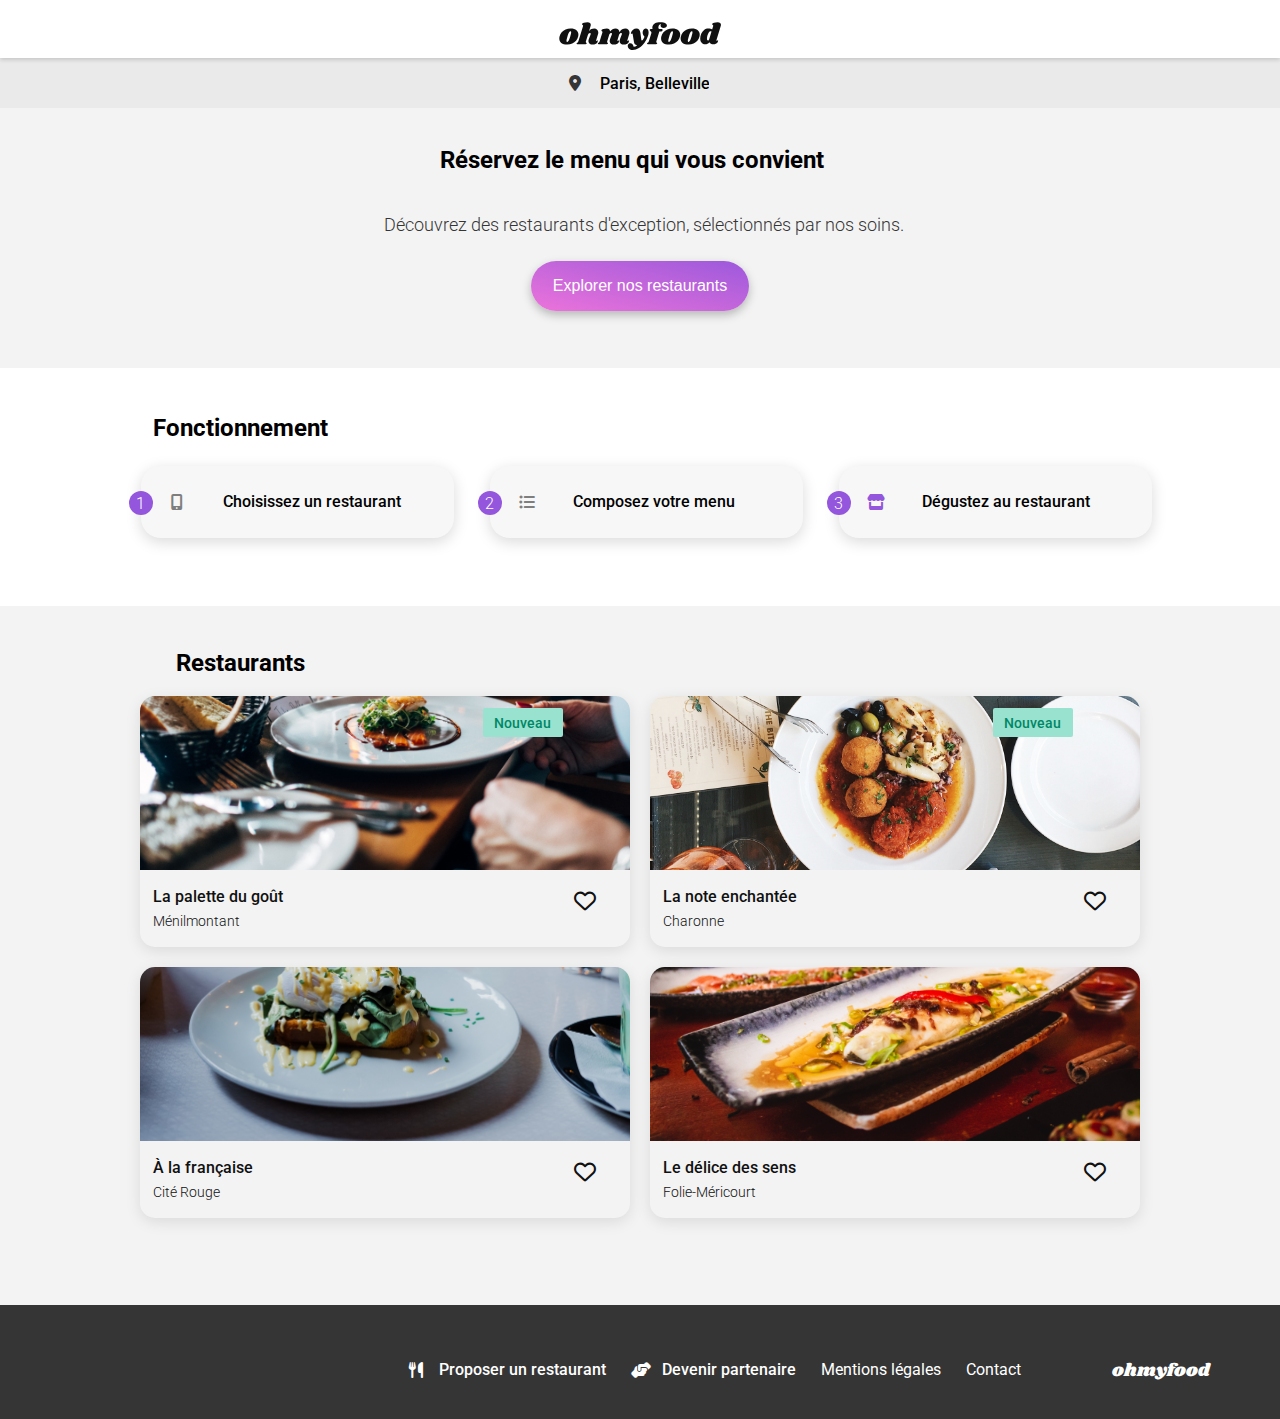
==== index.html @ 9295a7c4 "animation plus responsive" ====
<!DOCTYPE html>
<html lang="fr">
  <head>
    <meta charset="UTF-8" />
    <meta http-equiv="X-UA-Compatible" content="IE=edge" />
    <meta name="viewport" content="width=device-width, initial-scale=1.0" />
    <title>Oh My Food</title>
    <link rel="preconnect" href="https://fonts.googleapis.com" />
    <link rel="preconnect" href="https://fonts.gstatic.com" crossorigin />
    <link
      href="https://fonts.googleapis.com/css2?family=Roboto:wght@300;400;500;700&family=Shrikhand&display=swap"
      rel="stylesheet" />
    <link
      rel="stylesheet"
      href="https://cdnjs.cloudflare.com/ajax/libs/font-awesome/6.2.1/css/all.min.css"
      integrity="sha512-MV7K8+y+gLIBoVD59lQIYicR65iaqukzvf/nwasF0nqhPay5w/9lJmVM2hMDcnK1OnMGCdVK+iQrJ7lzPJQd1w=="
      crossorigin="anonymous"
      referrerpolicy="no-referrer" />
    <link
      rel="stylesheet"
      href="https://cdnjs.cloudflare.com/ajax/libs/font-awesome/6.4.0/css/all.min.css" />
    <link rel="stylesheet" href="CSS/reset.css" />
    <link rel="stylesheet" href="CSS/global.css" />
    <link rel="stylesheet" href="CSS/Layout/header.css" />
    <link rel="stylesheet" href="CSS/Layout/footer.css" />
    <link rel="stylesheet" href="CSS/location.css" />
    <link rel="stylesheet" href="CSS/main.css" />
    <link rel="stylesheet" href="CSS/functioning.css" />
    <link rel="stylesheet" href="CSS/restaurants.css" />
  </head>
  <body>
    <header class="header">
      <img src="images/logo/ohmyfood@2x.svg" alt="logo OhMyFood" />
    </header>

    <section class="location-wrapper">
      <div>
        <i class="fa-solid fa-location-dot dark-grey-icon"></i>
      </div>

      <form>
        <input type="text" value="Paris, Belleville" />
      </form>
    </section>

    <main class="main">
      <h1>Réservez le menu qui vous convient</h1>
      <p>Découvrez des restaurants d'exception, sélectionnés par nos soins.</p>
      <div>
        <button>Explorer nos restaurants</button>
      </div>
    </main>

    <section class="functioning-wrapper">
      <h1>Fonctionnement</h1>
      <ul>
        <li>
          <div class="chip"><p>1</p></div>
          <div class="functioning-box">
            <i class="fa-solid fa-mobile-screen-button light-grey-icon"></i>
            <h2>Choisissez un restaurant</h2>
          </div>
        </li>
        <li>
          <div class="chip"><p>2</p></div>
          <div class="functioning-box">
            <i class="fa-solid fa-list-ul light-grey-icon"></i>
            <h2>Composez votre menu</h2>
          </div>
        </li>
        <li>
          <div class="chip"><p>3</p></div>
          <div class="functioning-box">
            <i class="fa-solid fa-store purple-icon"></i>
            <h2>Dégustez au restaurant</h2>
          </div>
        </li>
      </ul>
    </section>

    <section class="restaurant-wrapper">
      <h1>Restaurants</h1>
      <ul>
        <li>
          <a href="la-palette-du-gout.html">
            <div>
              <div class="new">Nouveau</div>
              <img
                class="restaurant-image"
                src="images\restaurants\jay-wennington-N_Y88TWmGwA-unsplash.jpg"
                alt="La palette du goût" />
            </div>
            <div class="description-restaurant">
              <div>
                <h2>La palette du goût</h2>
                <p>Ménilmontant</p>
              </div>
              <div>
                <i class="fa-regular fa-heart empty-heart"></i>
                <i class="fa-solid fa-heart full-heart"></i>
              </div>
            </div>
          </a>
        </li>
        <li>
          <a href="la-note-enchantée.html">
            <div>
              <div class="new">Nouveau</div>
              <img
                class="restaurant-image center"
                src="images\restaurants\stil-u2Lp8tXIcjw-unsplash.jpg"
                alt="La note enchantée" />
            </div>
            <div class="description-restaurant">
              <div>
                <h2>La note enchantée</h2>
                <p>Charonne</p>
              </div>
              <div>
                <i class="fa-regular fa-heart empty-heart"></i>
                <i class="fa-solid fa-heart full-heart"></i>
              </div>
            </div>
          </a>
        </li>

        <li>
          <a href="à-la-française.html">
            <div>
              <img
                class="restaurant-image"
                src="images\restaurants\toa-heftiba-DQKerTsQwi0-unsplash.jpg"
                alt="À la française" />
            </div>

            <div class="description-restaurant">
              <div>
                <h2>À la française</h2>
                <p>Cité Rouge</p>
              </div>
              <div>
                <i class="fa-regular fa-heart empty-heart"></i>
                <i class="fa-solid fa-heart full-heart"></i>
              </div>
            </div>
          </a>
        </li>

        <li>
          <a href="le-délice-des-sens.html">
            <div>
              <img
                class="restaurant-image"
                src="images\restaurants\louis-hansel-shotsoflouis-qNBGVyOCY8Q-unsplash.jpg"
                alt="Le délice des sens" />
            </div>

            <div class="description-restaurant">
              <div>
                <h2>Le délice des sens</h2>
                <p>Folie-Méricourt</p>
              </div>
              <div>
                <i class="fa-regular fa-heart empty-heart"></i>
                <i class="fa-solid fa-heart full-heart"></i>
              </div>
            </div>
          </a>
        </li>
      </ul>
      <div></div>
    </section>

    <footer class="footer">
      <h3>ohmyfood</h3>
      <nav>
        <ul>
          <li>
            <i class="fa-solid fa-utensils white-icon"></i>
            <h2>Proposer un restaurant</h2>
          </li>
          <li>
            <i class="fa-solid fa-handshake-angle white-icon"></i>
            <h2>Devenir partenaire</h2>
          </li>
          <li>
            <p>Mentions légales</p>
          </li>
          <li>
            <p>Contact</p>
          </li>
        </ul>
      </nav>
    </footer>
  </body>
</html>
---- CSS/global.css ----
body {
    background-color: #eaeaea ;
}

h1, h2, h3 ul, p, form, input, div, span{
    font-family: 'Roboto', sans-serif;;
}

h1 {
    font-size: 24px;
    font-weight: 700;
}
h2, form, input {
    font-size: 16px;
    font-weight: 500;
}

p{
    font-weight: 300;
}

a {
    text-decoration: none;
    color: #101010;
}

.light-grey-icon {
    color: #7E7E7E;
}

.dark-grey-icon {
    color: #353535;
    ;
}

.purple-icon {
    color: #9356DC;
}

.black-icon {
    color: #101010;
}

.white-icon {
    color: white;
}

.green-icon {
    color: #99E2D0;
}

.favorite {
    font-size: 22px;
    cursor: pointer;
    height: 22px;
}

.full-heart {
    opacity: 0;
    bottom: 48%;
    right: 6.8%;
    position: absolute;
    font-size: 23px;
    background: linear-gradient(162deg, #ff79da 0%, #9356dc 100%);
    -webkit-background-clip: text;
    -webkit-text-fill-color: transparent;
}

.empty-heart {
    opacity: 1;
    right: 7%;
    bottom: 50%;
    position: absolute;
    width: 22px;
    height: 21px;
    font-size: 22px;
}


.full-heart:hover {
    opacity: 1;
    scale: 1.2;
    transition: 0.2s ease;
}




button {
    text-align: center;
    color: white;
    font-size: 16px;
    font-weight: 500px;
    border: 0px;
    border-radius: 25px;
    box-shadow: 0px 4px 10px rgba(0, 0, 0, 0.25);
    ;
    background: linear-gradient(193.33deg, #9356DC -11.44%, #FF79DA 123.93%);
    ;
    
    margin: 0 auto;
    cursor: pointer;
}

button:hover {
    background: linear-gradient(0deg, rgba(255, 255, 255, 0.15), rgba(255, 255, 255, 0.15)), linear-gradient(200.64deg, #9356DC -5.2%, #FF79DA 110.74%);
    box-shadow: 0px 4px 15px rgba(0, 0, 0, 0.35);
}
---- CSS/Layout/header.css ----
.header {
    position: relative;
    background-color: white ;
    width: 100% ;
    max-width: 1440px;
    height: 39px;
    display: flex;
    justify-content: center;
    margin: 0 auto;
    padding-top: 14px;
    padding-bottom: 5px;
    box-shadow: 0px 2px 4px rgba(0, 0, 0, 0.15);
}

.header img {
    position: relative;
    width: 162px;
    height: 44px;
}

.return {
    font-size: 22px;
    bottom: 17px;
    position: absolute;
    left: 23px;
}
---- CSS/Layout/footer.css ----
.footer {
    display: flex;
    flex-direction: column;
    background-color: #353535;
    color: white;
    width: 100% ;
    max-width: 1440px;
    padding-bottom: 22px;
    padding-top: 22px;
    gap: 16px;
    margin: 0 auto;
}
.footer h3 {
    padding-left: 25px ;
    height: 27px ;
    font-family: 'Shrikhand', cursive;
    font-size: 18px ;
    font-weight: 400;
    color: white;
}

.footer ul {
    padding-left: 25px;
    display: flex;
    flex-direction: column;
    gap: 7px;
}

.footer li {
    display: flex;
    gap: 11px ;
}

.fa-utensils {
    margin-right: 5.5px ;
}

.footer h2 {
    height: 20px;
}


.footer p {
    font-weight: 400;
    width: 168px;
    height: 20px;
}

@media screen and (min-width:1040px) {
    .footer {
        flex-direction: row-reverse;
        padding-top: 0;
        padding-bottom: 30px;
        
    }
    .footer h3 {
        margin-top: 57px;
        margin-right: 70px;
    }
    .footer ul {
        margin-top: 57px;
        justify-content: space-around;
        flex-direction: row;
        gap: 25px;
        padding-left: 0;
        margin-right: 50px;
    }
    .footer p {
        width: auto;
    }
}
---- CSS/location.css ----
.location-wrapper {
    display: flex;
    margin: 0 auto;
    justify-content: center;
    align-items: center;
    width: 100%;
    max-width: 1440px;
    height: 50px;
    gap: 17px;
}

.location-wrapper input {
    width: 109px;
    border: 0px;
    background-color: #EAEAEA;
    font-size: 16px;
    font-weight: 500;
}
---- CSS/main.css ----
.main {
    width: 100%;
    max-width: 1440px;
    margin: 0 auto;
    display: flex;
    flex-direction: column;
    align-items: center;
    padding-top: 39.5px;
    padding-bottom: 57px;
    background-color: #f3F3F3 ;
}

.main h1 {
    padding-left: 42px;
    padding-right: 58px;
    text-align: center;
    font-size: 24px;
    font-weight: 700;
    height: 68px;
}

.main p {
    padding-left: 34px;
    padding-right: 26px;
    text-align: center;
    font-size:18px;
    font-weight: 300;
    color: #353535;
    margin-bottom: 27px;
    font-size: 18px;
}

.main button {
    width: 218px;
    height: 50px;
}
---- CSS/functioning.css ----
.functioning-wrapper {
    background-color: white;
    margin: 0 auto;
    display: flex;
    flex-direction: column;
    justify-content: center;
    align-items: center;
    gap: 26px ;
    width: 100%;
    max-width: 1440px;
    padding-top: 48px;
    padding-bottom: 68px;
    background-color: white;
}

.functioning-wrapper h1 {
    margin-left: 20px;
}


.functioning-wrapper ul {
    display: flex;
    flex-direction: column;
    align-items: center;
    gap:24.92px ;
    width: 100%;
}

.functioning-wrapper li {
    display: flex;
    position: relative;
width: 90%;
max-width: 325px;
}


.functioning-box {
    margin-left: 12.5px;
    display: flex;
    align-items: center;
    justify-content: space-around;
    padding-left: 10px;
    background-color: #F7F7F7;
    width: 100%;
    height: 72.4px;
    border-radius: 20px;
    box-shadow:  0px 4px 15px rgba(0, 0, 0, 0.15);
}

.chip {
    width: 24px;
    height: 24px;
    border-radius: 100%;
    background-color: #9356DC;
    position: absolute;
    z-index: 1;
    top: 35%;
}

.chip p {
    padding-top: 5px;
    display: flex;
    justify-content: center;
    color: white;
}

.functioning-box h2 {
    width: 211px;
}

@media screen and (min-width:1040px) {
    .functioning-wrapper ul {
        gap: 24px ;
        flex-wrap: wrap;
        flex-direction: row;
        justify-content: center;
    }    
    .functioning-wrapper h1 {
        margin-left: 0;
        margin-right: 800px;
    }

}
---- CSS/restaurants.css ----
.restaurant-wrapper {
    margin: 0 auto;
    display: flex;
    flex-direction: column;
    align-items: center;
    width: 100%;
    max-width: 1440px;
    padding-top: 45px;
    padding-bottom: 66px;
    gap: 21px;
    background-color: #f3F3F3;
}

.restaurant-wrapper h1 {
    margin-right: 170px;
}


.restaurant-wrapper p {
    font-size: 14px;
}

.restaurant-wrapper ul {
    display: flex;
    flex-direction: column;
        justify-content: center;
            align-items: center;
    gap: 18px;
    width: 96%;}

.restaurant-wrapper li {
    position: relative;
    max-width: 340px;
    width: 100%;
    height: 251px;
    border-radius: 15px;
    box-shadow: 0px 4px 15px rgba(0, 0, 0, 0.1);
}

.new {
    display: flex;
    justify-content: center;
    align-items: center;
    position: absolute;
    width: 80px;
    height: 29px;
    background-color: #99E2D0;
    top: 5%;
    left: 70%;
    font-size: 14px;
    font-weight: 500;
    color: #008766;
    border-radius: 2px;
}


.restaurant-image {
    border-radius: 15px 15px 0 0;
width: 100%;
    height: 174px;
    object-fit: cover ;
    object-position: 100% 100%;
}

.center {
    object-position: 100% 63%;
}

.description-restaurant {
    position: relative;
    justify-content: space-between;
    padding-top: 16px;
    padding: 16px 25px 12px 13px;
    padding-left: 13px;
    padding-right: 25px;
    display: flex;
    gap: 13px;

}

.description-restaurant h2 {
    height: 20px;
    width: 267px;
    margin-bottom: 5px;
}
.description-restaurant p {
    height: 24px;
    width: 247px;
}

@media screen and (min-width:720px) {
    .restaurant-wrapper h1 {
        margin-right: 300px;
    }
    .restaurant-wrapper ul {
        flex-direction: row;
        flex-wrap:wrap;
    }
    .restaurant-wrapper li {
        width: 50%;
        max-width: 490px;
    }
    .center {
        object-position: 100% 60%;
    }
}

@media screen and (min-width:1042px) {
    .restaurant-wrapper ul {
        gap: 20px;
    }
    .restaurant-wrapper h1 {
        margin-right: 800px;
    }
}
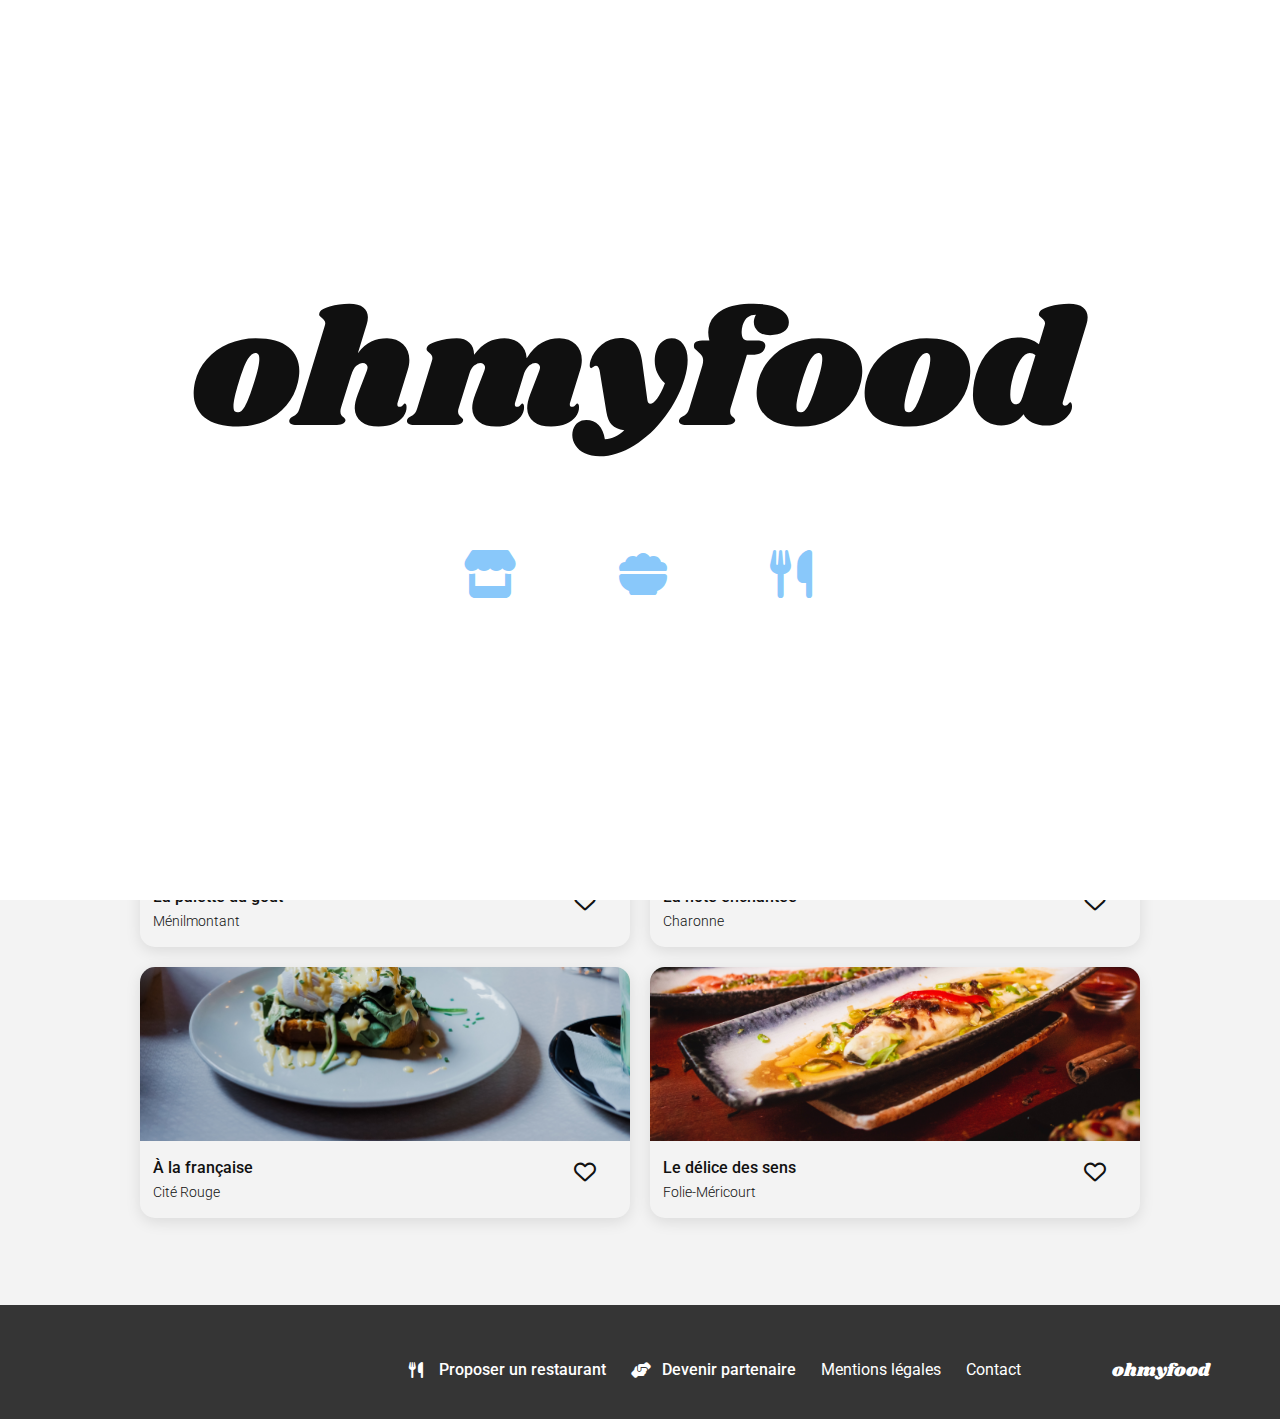
==== commit ee7c8393: "animation loader and validation of html-css on w3c validator" ====
--- a/index.html
+++ b/index.html
@@ -29,11 +29,22 @@
     <link rel="stylesheet" href="CSS/restaurants.css" />
   </head>
   <body>
+    <div class="loader">
+      <div>
+        <img src="images/logo/ohmyfood@2x.svg" alt="ohmyfood" />
+      </div>
+      <div class="loading-animation">
+        <i class="fa-solid fa-store blue-icon"></i>
+        <i class="fa-solid fa-bowl-food blue-icon"></i>
+        <i class="fa-solid fa-utensils blue-icon"></i>
+      </div>
+    </div>
+
     <header class="header">
       <img src="images/logo/ohmyfood@2x.svg" alt="logo OhMyFood" />
     </header>
 
-    <section class="location-wrapper">
+    <div class="location-wrapper">
       <div>
         <i class="fa-solid fa-location-dot dark-grey-icon"></i>
       </div>
@@ -41,7 +52,7 @@
       <form>
         <input type="text" value="Paris, Belleville" />
       </form>
-    </section>
+    </div>
 
     <main class="main">
       <h1>Réservez le menu qui vous convient</h1>
@@ -52,7 +63,7 @@
     </main>
 
     <section class="functioning-wrapper">
-      <h1>Fonctionnement</h1>
+      <h4>Fonctionnement</h4>
       <ul>
         <li>
           <div class="chip"><p>1</p></div>
@@ -79,7 +90,7 @@
     </section>
 
     <section class="restaurant-wrapper">
-      <h1>Restaurants</h1>
+      <h4>Restaurants</h4>
       <ul>
         <li>
           <a href="la-palette-du-gout.html">
@@ -87,7 +98,7 @@
               <div class="new">Nouveau</div>
               <img
                 class="restaurant-image"
-                src="images\restaurants\jay-wennington-N_Y88TWmGwA-unsplash.jpg"
+                src="images/restaurants/jay-wennington-N_Y88TWmGwA-unsplash.jpg"
                 alt="La palette du goût" />
             </div>
             <div class="description-restaurant">
@@ -108,7 +119,7 @@
               <div class="new">Nouveau</div>
               <img
                 class="restaurant-image center"
-                src="images\restaurants\stil-u2Lp8tXIcjw-unsplash.jpg"
+                src="images/restaurants/stil-u2Lp8tXIcjw-unsplash.jpg"
                 alt="La note enchantée" />
             </div>
             <div class="description-restaurant">
@@ -125,11 +136,11 @@
         </li>
 
         <li>
-          <a href="à-la-française.html">
+          <a href="a-la-française.html">
             <div>
               <img
                 class="restaurant-image"
-                src="images\restaurants\toa-heftiba-DQKerTsQwi0-unsplash.jpg"
+                src="images/restaurants/toa-heftiba-DQKerTsQwi0-unsplash.jpg"
                 alt="À la française" />
             </div>
 
@@ -151,7 +162,7 @@
             <div>
               <img
                 class="restaurant-image"
-                src="images\restaurants\louis-hansel-shotsoflouis-qNBGVyOCY8Q-unsplash.jpg"
+                src="images/restaurants/louis-hansel-shotsoflouis-qNBGVyOCY8Q-unsplash.jpg"
                 alt="Le délice des sens" />
             </div>
 
@@ -177,17 +188,17 @@
         <ul>
           <li>
             <i class="fa-solid fa-utensils white-icon"></i>
-            <h2>Proposer un restaurant</h2>
+            <a href="#"><h2>Proposer un restaurant</h2></a>
           </li>
           <li>
             <i class="fa-solid fa-handshake-angle white-icon"></i>
-            <h2>Devenir partenaire</h2>
-          </li>
-          <li>
-            <p>Mentions légales</p>
-          </li>
-          <li>
-            <p>Contact</p>
+            <a href="#"><h2>Devenir partenaire</h2></a>
+          </li>
+          <li>
+            <a href="#"><p>Mentions légales</p></a>
+          </li>
+          <li>
+            <a href="#"><p>Contact</p></a>
           </li>
         </ul>
       </nav>
--- a/CSS/global.css
+++ b/CSS/global.css
@@ -2,17 +2,23 @@
     background-color: #eaeaea ;
 }
 
-h1, h2, h3 ul, p, form, input, div, span{
+h1, h2, h3, h4, ul, p, form, input, div, span{
     font-family: 'Roboto', sans-serif;;
 }
 
-h1 {
-    font-size: 24px;
+h1, h4 {
+    font-size: 1.5rem;
     font-weight: 700;
 }
 h2, form, input {
-    font-size: 16px;
+    font-size: 1rem;
     font-weight: 500;
+}
+
+h3 {
+    font-size: 1rem;
+    font-weight: 300;
+    text-transform: uppercase;
 }
 
 p{
@@ -49,8 +55,111 @@
     color: #99E2D0;
 }
 
+.blue-icon {
+    color: #89C8FA;
+}
+
+/* Animation loader */
+
+.loader {
+    display: flex;
+    justify-content: center;
+    align-items: center;
+    flex-direction: column;
+    width: 100vw;
+    height: 100vh;
+    background-color: white;
+    z-index: 2;
+    margin: 0 auto;
+    margin-bottom: 1000px;
+    position: fixed;
+}
+
+.loader img {
+    width: 70vw;
+    margin-bottom: 10vh;
+}
+
+.loader {
+    animation: loader 2s ease-in forwards;
+}
+
+@keyframes loader {
+    0% {
+        opacity: 1;
+    }
+    99.9% {
+        opacity: 1;
+        width: 100vw;
+        height: 100vh;
+    }
+    100% {
+        opacity: 0;
+        width: 0vw;
+        height: 0vh;
+    }
+}
+
+.loading-animation {
+    display: flex;
+    gap: 8vw;
+}
+
+.loading-animation i {
+    font-size: 3rem;
+}
+
+
+.loading-animation i:nth-child(1) {
+    animation: scale1 0.7s linear;
+}
+
+@keyframes scale1 {
+    50% {
+            transform: rotate(180deg) scale(2);
+            color: #ff79da;
+        }
+    100% {
+        transform: rotate(360deg) scale(1);
+        color: #99E2D0;
+    }
+}
+
+.loading-animation i:nth-child(2) {
+    animation: scale2 0.7s linear 0.6s;
+}
+
+@keyframes scale2 {
+    50% {
+        transform: rotate(180deg) scale(2);
+        color: #ff79da;
+    }
+    100% {
+        transform: rotate(360deg) scale(1);
+        color: #99E2D0;
+    }
+}
+
+.loading-animation i:nth-child(3) {
+    animation: scale3 0.7s linear 1.2s;
+
+}
+
+@keyframes scale3 {
+    50% {
+        transform: rotate(180deg) scale(2);
+        color: #ff79da;
+    }
+    100% {
+        transform: rotate(360deg) scale(1);
+        color: #99E2D0;
+    }
+}
+
+/* animation loader */
+
 .favorite {
-    font-size: 22px;
+    font-size: 1.375rem;
     cursor: pointer;
     height: 22px;
 }
@@ -60,7 +169,7 @@
     bottom: 48%;
     right: 6.8%;
     position: absolute;
-    font-size: 23px;
+    font-size: 1.44rem;
     background: linear-gradient(162deg, #ff79da 0%, #9356dc 100%);
     -webkit-background-clip: text;
     -webkit-text-fill-color: transparent;
@@ -73,13 +182,13 @@
     position: absolute;
     width: 22px;
     height: 21px;
-    font-size: 22px;
+    font-size: 1.375rem;
 }
 
 
 .full-heart:hover {
     opacity: 1;
-    scale: 1.2;
+    transform: scale(1.2);
     transition: 0.2s ease;
 }
 
@@ -89,8 +198,8 @@
 button {
     text-align: center;
     color: white;
-    font-size: 16px;
-    font-weight: 500px;
+    font-size: 1rem;
+    font-weight: 500;
     border: 0px;
     border-radius: 25px;
     box-shadow: 0px 4px 10px rgba(0, 0, 0, 0.25);
--- a/CSS/Layout/header.css
+++ b/CSS/Layout/header.css
@@ -19,7 +19,7 @@
 }
 
 .return {
-    font-size: 22px;
+    font-size: 1.375rem;
     bottom: 17px;
     position: absolute;
     left: 23px;
--- a/CSS/Layout/footer.css
+++ b/CSS/Layout/footer.css
@@ -11,11 +11,15 @@
     margin: 0 auto;
 }
 .footer h3 {
+    text-transform: lowercase;
     padding-left: 25px ;
     height: 27px ;
     font-family: 'Shrikhand', cursive;
-    font-size: 18px ;
+    font-size: 1.125rem ;
     font-weight: 400;
+    color: white;
+}
+.footer a {
     color: white;
 }
 
--- a/CSS/location.css
+++ b/CSS/location.css
@@ -13,7 +13,7 @@
     width: 109px;
     border: 0px;
     background-color: #EAEAEA;
-    font-size: 16px;
+    font-size: 1rem;
     font-weight: 500;
 }
 
--- a/CSS/main.css
+++ b/CSS/main.css
@@ -14,7 +14,7 @@
     padding-left: 42px;
     padding-right: 58px;
     text-align: center;
-    font-size: 24px;
+    font-size: 1.5rem;
     font-weight: 700;
     height: 68px;
 }
@@ -23,11 +23,10 @@
     padding-left: 34px;
     padding-right: 26px;
     text-align: center;
-    font-size:18px;
+    font-size:1.125rem;
     font-weight: 300;
     color: #353535;
     margin-bottom: 27px;
-    font-size: 18px;
 }
 
 .main button {
--- a/CSS/functioning.css
+++ b/CSS/functioning.css
@@ -13,8 +13,9 @@
     background-color: white;
 }
 
-.functioning-wrapper h1 {
+.functioning-wrapper h4 {
     margin-left: 20px;
+    margin-right: 160px;
 }
 
 
@@ -75,9 +76,8 @@
         flex-direction: row;
         justify-content: center;
     }    
-    .functioning-wrapper h1 {
+    .functioning-wrapper h4 {
         margin-left: 0;
         margin-right: 800px;
     }
-
 }--- a/CSS/restaurants.css
+++ b/CSS/restaurants.css
@@ -11,8 +11,8 @@
     background-color: #f3F3F3;
 }
 
-.restaurant-wrapper h1 {
-    margin-right: 170px;
+.restaurant-wrapper h4 {
+    margin-right: 190px;
 }
 
 
@@ -89,15 +89,14 @@
 }
 
 @media screen and (min-width:720px) {
-    .restaurant-wrapper h1 {
-        margin-right: 300px;
+    .restaurant-wrapper h4 {
+        margin-right: 350px;
     }
     .restaurant-wrapper ul {
         flex-direction: row;
         flex-wrap:wrap;
     }
     .restaurant-wrapper li {
-        width: 50%;
         max-width: 490px;
     }
     .center {
@@ -105,12 +104,12 @@
     }
 }
 
-@media screen and (min-width:1042px) {
+@media screen and (min-width:1040px) {
     .restaurant-wrapper ul {
         gap: 20px;
     }
-    .restaurant-wrapper h1 {
-        margin-right: 800px;
+    .restaurant-wrapper h4 {
+        margin-right: 860px;
     }
 }
 
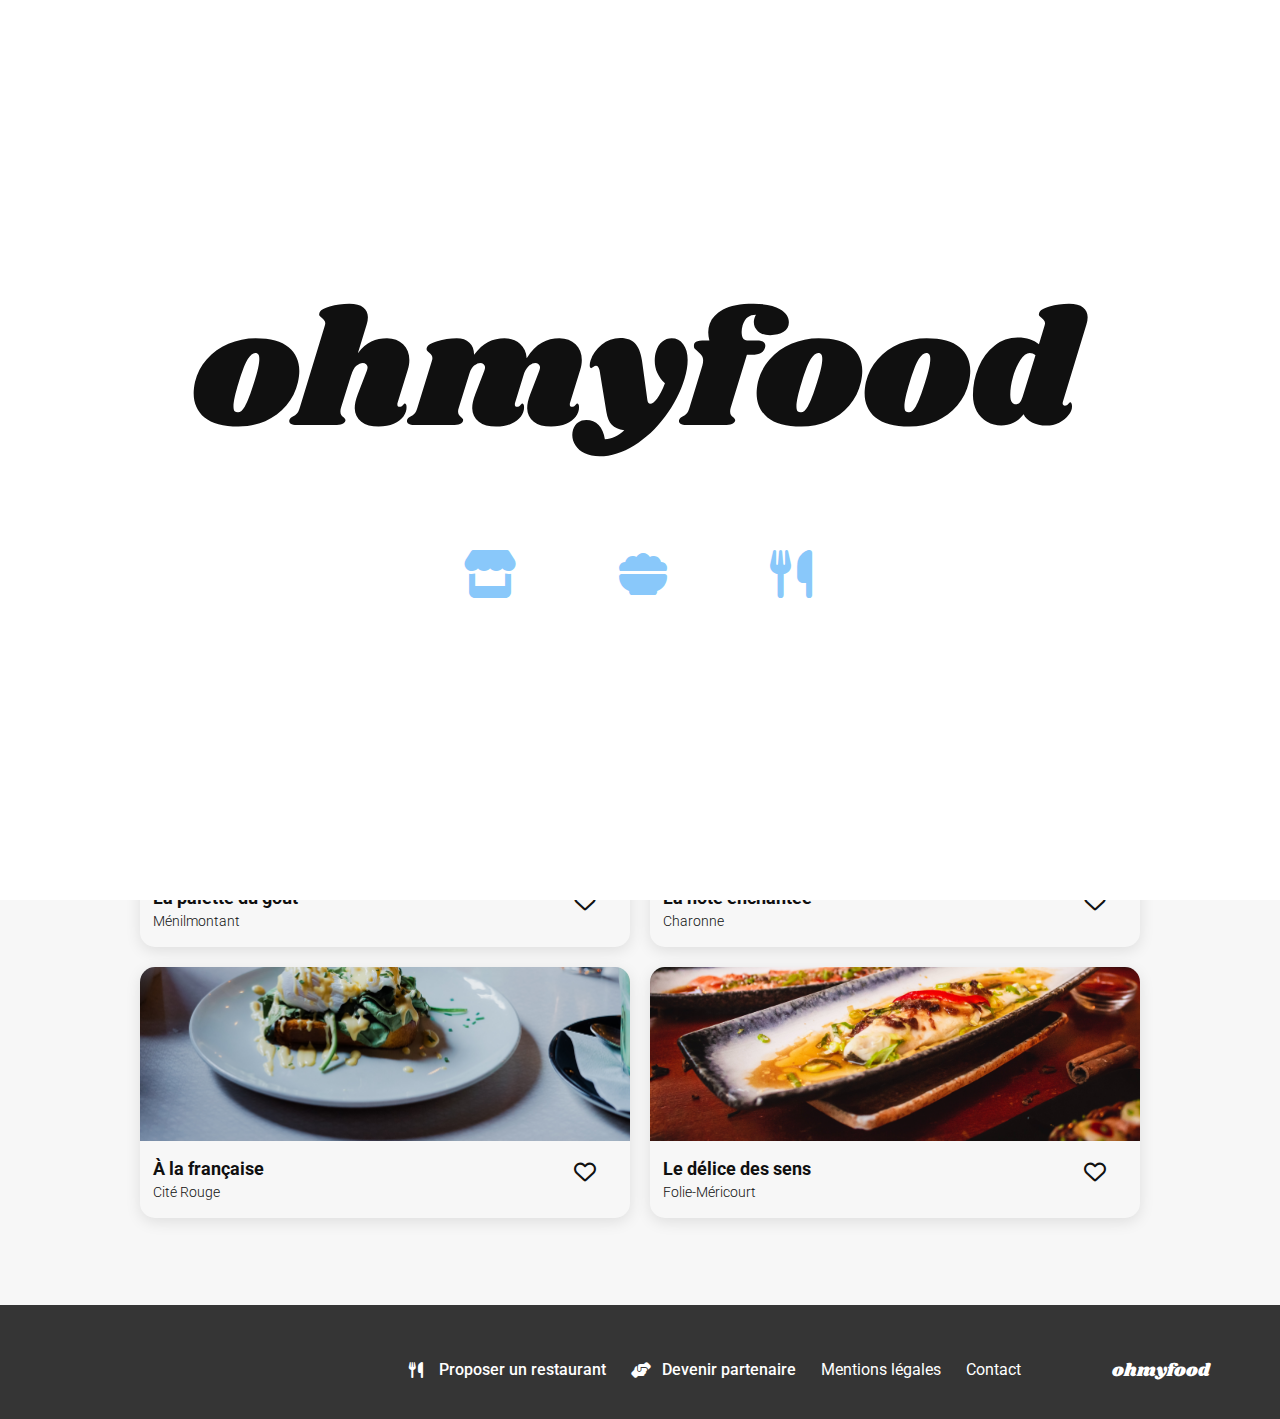
==== commit 5621f260: "h reoganization, bgcolor change, change scale on heart and change new position" ====
--- a/index.html
+++ b/index.html
@@ -63,34 +63,34 @@
     </main>
 
     <section class="functioning-wrapper">
-      <h4>Fonctionnement</h4>
+      <h2>Fonctionnement</h2>
       <ul>
         <li>
           <div class="chip"><p>1</p></div>
           <div class="functioning-box">
             <i class="fa-solid fa-mobile-screen-button light-grey-icon"></i>
-            <h2>Choisissez un restaurant</h2>
+            <h3>Choisissez un restaurant</h3>
           </div>
         </li>
         <li>
           <div class="chip"><p>2</p></div>
           <div class="functioning-box">
             <i class="fa-solid fa-list-ul light-grey-icon"></i>
-            <h2>Composez votre menu</h2>
+            <h3>Composez votre menu</h3>
           </div>
         </li>
         <li>
           <div class="chip"><p>3</p></div>
           <div class="functioning-box">
             <i class="fa-solid fa-store purple-icon"></i>
-            <h2>Dégustez au restaurant</h2>
+            <h3>Dégustez au restaurant</h3>
           </div>
         </li>
       </ul>
     </section>
 
     <section class="restaurant-wrapper">
-      <h4>Restaurants</h4>
+      <h2>Restaurants</h2>
       <ul>
         <li>
           <a href="la-palette-du-gout.html">
@@ -103,7 +103,7 @@
             </div>
             <div class="description-restaurant">
               <div>
-                <h2>La palette du goût</h2>
+                <h4>La palette du goût</h4>
                 <p>Ménilmontant</p>
               </div>
               <div>
@@ -114,7 +114,7 @@
           </a>
         </li>
         <li>
-          <a href="la-note-enchantée.html">
+          <a href="la-note-enchantee.html">
             <div>
               <div class="new">Nouveau</div>
               <img
@@ -124,7 +124,7 @@
             </div>
             <div class="description-restaurant">
               <div>
-                <h2>La note enchantée</h2>
+                <h4>La note enchantée</h4>
                 <p>Charonne</p>
               </div>
               <div>
@@ -136,7 +136,7 @@
         </li>
 
         <li>
-          <a href="a-la-française.html">
+          <a href="a-la-francaise.html">
             <div>
               <img
                 class="restaurant-image"
@@ -146,7 +146,7 @@
 
             <div class="description-restaurant">
               <div>
-                <h2>À la française</h2>
+                <h4>À la française</h4>
                 <p>Cité Rouge</p>
               </div>
               <div>
@@ -158,7 +158,7 @@
         </li>
 
         <li>
-          <a href="le-délice-des-sens.html">
+          <a href="le-delice-des-sens.html">
             <div>
               <img
                 class="restaurant-image"
@@ -168,7 +168,7 @@
 
             <div class="description-restaurant">
               <div>
-                <h2>Le délice des sens</h2>
+                <h4>Le délice des sens</h4>
                 <p>Folie-Méricourt</p>
               </div>
               <div>
@@ -183,16 +183,16 @@
     </section>
 
     <footer class="footer">
-      <h3>ohmyfood</h3>
+      <h5>ohmyfood</h5>
       <nav>
         <ul>
           <li>
             <i class="fa-solid fa-utensils white-icon"></i>
-            <a href="#"><h2>Proposer un restaurant</h2></a>
+            <a href="#"><h6>Proposer un restaurant</h6></a>
           </li>
           <li>
             <i class="fa-solid fa-handshake-angle white-icon"></i>
-            <a href="#"><h2>Devenir partenaire</h2></a>
+            <a href="#"><h6>Devenir partenaire</h6></a>
           </li>
           <li>
             <a href="#"><p>Mentions légales</p></a>
--- a/CSS/global.css
+++ b/CSS/global.css
@@ -1,228 +1,226 @@
 body {
-    background-color: #eaeaea ;
-}
-
-h1, h2, h3, h4, ul, p, form, input, div, span{
-    font-family: 'Roboto', sans-serif;;
-}
-
-h1, h4 {
-    font-size: 1.5rem;
-    font-weight: 700;
-}
-h2, form, input {
-    font-size: 1rem;
-    font-weight: 500;
-}
-
-h3 {
-    font-size: 1rem;
-    font-weight: 300;
-    text-transform: uppercase;
-}
-
-p{
-    font-weight: 300;
+  background-color: #eaeaea;
+}
+
+h1,
+h2,
+h3,
+h4,
+ul,
+p,
+form,
+input,
+div,
+span {
+  font-family: "Roboto", sans-serif;
+}
+
+h1,
+h2 {
+  font-size: 1.5rem;
+  font-weight: 700;
+}
+h4,
+h3,
+h6,
+form,
+input {
+  font-size: 1rem;
+  font-weight: 500;
+}
+
+h {
+  font-size: 1rem;
+  font-weight: 300;
+  text-transform: uppercase;
+}
+
+p {
+  font-weight: 300;
 }
 
 a {
-    text-decoration: none;
-    color: #101010;
+  text-decoration: none;
+  color: #101010;
 }
 
 .light-grey-icon {
-    color: #7E7E7E;
+  color: #7e7e7e;
 }
 
 .dark-grey-icon {
-    color: #353535;
-    ;
+  color: #353535;
 }
 
 .purple-icon {
-    color: #9356DC;
+  color: #9356dc;
 }
 
 .black-icon {
-    color: #101010;
+  color: #101010;
 }
 
 .white-icon {
-    color: white;
+  color: white;
 }
 
 .green-icon {
-    color: #99E2D0;
+  color: #99e2d0;
 }
 
 .blue-icon {
-    color: #89C8FA;
+  color: #89c8fa;
 }
 
 /* Animation loader */
 
 .loader {
-    display: flex;
-    justify-content: center;
-    align-items: center;
-    flex-direction: column;
+  display: flex;
+  justify-content: center;
+  align-items: center;
+  flex-direction: column;
+  width: 100vw;
+  height: 100vh;
+  background-color: white;
+  z-index: 2;
+  margin: 0 auto;
+  margin-bottom: 1000px;
+  position: fixed;
+}
+
+.loader img {
+  width: 70vw;
+  margin-bottom: 10vh;
+}
+
+.loader {
+  animation: loader 2s ease-in forwards;
+}
+
+@keyframes loader {
+  0% {
+    opacity: 1;
+  }
+  99.9% {
+    opacity: 1;
     width: 100vw;
     height: 100vh;
-    background-color: white;
-    z-index: 2;
-    margin: 0 auto;
-    margin-bottom: 1000px;
-    position: fixed;
-}
-
-.loader img {
-    width: 70vw;
-    margin-bottom: 10vh;
-}
-
-.loader {
-    animation: loader 2s ease-in forwards;
-}
-
-@keyframes loader {
-    0% {
-        opacity: 1;
-    }
-    99.9% {
-        opacity: 1;
-        width: 100vw;
-        height: 100vh;
-    }
-    100% {
-        opacity: 0;
-        width: 0vw;
-        height: 0vh;
-    }
+  }
+  100% {
+    opacity: 0;
+    width: 0vw;
+    height: 0vh;
+  }
 }
 
 .loading-animation {
-    display: flex;
-    gap: 8vw;
+  display: flex;
+  gap: 8vw;
 }
 
 .loading-animation i {
-    font-size: 3rem;
-}
-
+  font-size: 3rem;
+}
 
 .loading-animation i:nth-child(1) {
-    animation: scale1 0.7s linear;
+  animation: scale1 0.7s linear;
 }
 
 @keyframes scale1 {
-    50% {
-            transform: rotate(180deg) scale(2);
-            color: #ff79da;
-        }
-    100% {
-        transform: rotate(360deg) scale(1);
-        color: #99E2D0;
-    }
+  50% {
+    transform: rotate(180deg) scale(2);
+    color: #ff79da;
+  }
+  100% {
+    transform: rotate(360deg) scale(1);
+    color: #99e2d0;
+  }
 }
 
 .loading-animation i:nth-child(2) {
-    animation: scale2 0.7s linear 0.6s;
+  animation: scale2 0.7s linear 0.6s;
 }
 
 @keyframes scale2 {
-    50% {
-        transform: rotate(180deg) scale(2);
-        color: #ff79da;
-    }
-    100% {
-        transform: rotate(360deg) scale(1);
-        color: #99E2D0;
-    }
+  50% {
+    transform: rotate(180deg) scale(2);
+    color: #ff79da;
+  }
+  100% {
+    transform: rotate(360deg) scale(1);
+    color: #99e2d0;
+  }
 }
 
 .loading-animation i:nth-child(3) {
-    animation: scale3 0.7s linear 1.2s;
-
+  animation: scale3 0.7s linear 1.2s;
 }
 
 @keyframes scale3 {
-    50% {
-        transform: rotate(180deg) scale(2);
-        color: #ff79da;
-    }
-    100% {
-        transform: rotate(360deg) scale(1);
-        color: #99E2D0;
-    }
+  50% {
+    transform: rotate(180deg) scale(2);
+    color: #ff79da;
+  }
+  100% {
+    transform: rotate(360deg) scale(1);
+    color: #99e2d0;
+  }
 }
 
 /* animation loader */
 
 .favorite {
-    font-size: 1.375rem;
-    cursor: pointer;
-    height: 22px;
+  font-size: 1.375rem;
+  cursor: pointer;
+  height: 22px;
 }
 
 .full-heart {
-    opacity: 0;
-    bottom: 48%;
-    right: 6.8%;
-    position: absolute;
-    font-size: 1.44rem;
-    background: linear-gradient(162deg, #ff79da 0%, #9356dc 100%);
-    -webkit-background-clip: text;
-    -webkit-text-fill-color: transparent;
+  opacity: 0;
+  bottom: 48%;
+  right: 6.8%;
+  position: absolute;
+  font-size: 1.44rem;
+  background: linear-gradient(162deg, #ff79da 0%, #9356dc 100%);
+  -webkit-background-clip: text;
+  -webkit-text-fill-color: transparent;
 }
 
 .empty-heart {
-    opacity: 1;
-    right: 7%;
-    bottom: 50%;
-    position: absolute;
-    width: 22px;
-    height: 21px;
-    font-size: 1.375rem;
-}
-
+  opacity: 1;
+  right: 7%;
+  bottom: 50%;
+  position: absolute;
+  width: 22px;
+  height: 21px;
+  font-size: 1.375rem;
+}
 
 .full-heart:hover {
-    opacity: 1;
-    transform: scale(1.2);
-    transition: 0.2s ease;
-}
-
-
-
+  opacity: 1;
+  transform: scale(1.05);
+  transition: 0.2s ease;
+}
 
 button {
-    text-align: center;
-    color: white;
-    font-size: 1rem;
-    font-weight: 500;
-    border: 0px;
-    border-radius: 25px;
-    box-shadow: 0px 4px 10px rgba(0, 0, 0, 0.25);
-    ;
-    background: linear-gradient(193.33deg, #9356DC -11.44%, #FF79DA 123.93%);
-    ;
-    
-    margin: 0 auto;
-    cursor: pointer;
+  text-align: center;
+  color: white;
+  font-size: 1rem;
+  font-weight: 500;
+  border: 0px;
+  border-radius: 25px;
+  box-shadow: 0px 4px 10px rgba(0, 0, 0, 0.25);
+  background: linear-gradient(193.33deg, #9356dc -11.44%, #ff79da 123.93%);
+  margin: 0 auto;
+  cursor: pointer;
 }
 
 button:hover {
-    background: linear-gradient(0deg, rgba(255, 255, 255, 0.15), rgba(255, 255, 255, 0.15)), linear-gradient(200.64deg, #9356DC -5.2%, #FF79DA 110.74%);
-    box-shadow: 0px 4px 15px rgba(0, 0, 0, 0.35);
-}
-
-
-
-
-
-
-
-
-
-
-
+  background: linear-gradient(
+      0deg,
+      rgba(255, 255, 255, 0.15),
+      rgba(255, 255, 255, 0.15)
+    ),
+    linear-gradient(200.64deg, #9356dc -5.2%, #ff79da 110.74%);
+  box-shadow: 0px 4px 15px rgba(0, 0, 0, 0.35);
+}
--- a/CSS/Layout/footer.css
+++ b/CSS/Layout/footer.css
@@ -1,76 +1,73 @@
 .footer {
-    display: flex;
-    flex-direction: column;
-    background-color: #353535;
-    color: white;
-    width: 100% ;
-    max-width: 1440px;
-    padding-bottom: 22px;
-    padding-top: 22px;
-    gap: 16px;
-    margin: 0 auto;
+  display: flex;
+  flex-direction: column;
+  background-color: #353535;
+  color: white;
+  width: 100%;
+  max-width: 1440px;
+  padding-bottom: 22px;
+  padding-top: 22px;
+  gap: 16px;
+  margin: 0 auto;
 }
-.footer h3 {
-    text-transform: lowercase;
-    padding-left: 25px ;
-    height: 27px ;
-    font-family: 'Shrikhand', cursive;
-    font-size: 1.125rem ;
-    font-weight: 400;
-    color: white;
+.footer h5 {
+  text-transform: lowercase;
+  padding-left: 25px;
+  height: 27px;
+  font-family: "Shrikhand", cursive;
+  font-size: 1.125rem;
+  font-weight: 400;
+  color: white;
 }
 .footer a {
-    color: white;
+  color: white;
 }
 
 .footer ul {
-    padding-left: 25px;
-    display: flex;
-    flex-direction: column;
-    gap: 7px;
+  padding-left: 25px;
+  display: flex;
+  flex-direction: column;
+  gap: 7px;
 }
 
 .footer li {
-    display: flex;
-    gap: 11px ;
+  display: flex;
+  gap: 11px;
 }
 
 .fa-utensils {
-    margin-right: 5.5px ;
+  margin-right: 5.5px;
 }
 
-.footer h2 {
-    height: 20px;
+.footer h6 {
+  height: 19px;
 }
 
-
 .footer p {
-    font-weight: 400;
-    width: 168px;
-    height: 20px;
+  font-weight: 400;
+  width: 168px;
+  height: 20px;
 }
 
-@media screen and (min-width:1040px) {
-    .footer {
-        flex-direction: row-reverse;
-        padding-top: 0;
-        padding-bottom: 30px;
-        
-    }
-    .footer h3 {
-        margin-top: 57px;
-        margin-right: 70px;
-    }
-    .footer ul {
-        margin-top: 57px;
-        justify-content: space-around;
-        flex-direction: row;
-        gap: 25px;
-        padding-left: 0;
-        margin-right: 50px;
-    }
-    .footer p {
-        width: auto;
-    }
+@media screen and (min-width: 1040px) {
+  .footer {
+    flex-direction: row-reverse;
+    padding-top: 0;
+    padding-bottom: 30px;
+  }
+  .footer h5 {
+    margin-top: 57px;
+    margin-right: 70px;
+  }
+  .footer ul {
+    margin-top: 57px;
+    justify-content: space-around;
+    flex-direction: row;
+    gap: 25px;
+    padding-left: 0;
+    margin-right: 50px;
+  }
+  .footer p {
+    width: auto;
+  }
 }
-
--- a/CSS/main.css
+++ b/CSS/main.css
@@ -1,36 +1,35 @@
 .main {
-    width: 100%;
-    max-width: 1440px;
-    margin: 0 auto;
-    display: flex;
-    flex-direction: column;
-    align-items: center;
-    padding-top: 39.5px;
-    padding-bottom: 57px;
-    background-color: #f3F3F3 ;
+  width: 100%;
+  max-width: 1440px;
+  margin: 0 auto;
+  display: flex;
+  flex-direction: column;
+  align-items: center;
+  padding-top: 39.5px;
+  padding-bottom: 57px;
+  background-color: #f7f7f7;
 }
 
 .main h1 {
-    padding-left: 42px;
-    padding-right: 58px;
-    text-align: center;
-    font-size: 1.5rem;
-    font-weight: 700;
-    height: 68px;
+  padding-left: 42px;
+  padding-right: 58px;
+  text-align: center;
+  font-size: 1.5rem;
+  font-weight: 700;
+  height: 68px;
 }
 
 .main p {
-    padding-left: 34px;
-    padding-right: 26px;
-    text-align: center;
-    font-size:1.125rem;
-    font-weight: 300;
-    color: #353535;
-    margin-bottom: 27px;
+  padding-left: 34px;
+  padding-right: 26px;
+  text-align: center;
+  font-size: 1.125rem;
+  font-weight: 300;
+  color: #353535;
+  margin-bottom: 27px;
 }
 
 .main button {
-    width: 218px;
-    height: 50px;
+  width: 218px;
+  height: 50px;
 }
-
--- a/CSS/functioning.css
+++ b/CSS/functioning.css
@@ -1,83 +1,81 @@
 .functioning-wrapper {
-    background-color: white;
-    margin: 0 auto;
-    display: flex;
-    flex-direction: column;
-    justify-content: center;
-    align-items: center;
-    gap: 26px ;
-    width: 100%;
-    max-width: 1440px;
-    padding-top: 48px;
-    padding-bottom: 68px;
-    background-color: white;
+  background-color: white;
+  margin: 0 auto;
+  display: flex;
+  flex-direction: column;
+  justify-content: center;
+  align-items: center;
+  gap: 26px;
+  width: 100%;
+  max-width: 1440px;
+  padding-top: 48px;
+  padding-bottom: 68px;
+  background-color: white;
 }
 
-.functioning-wrapper h4 {
-    margin-left: 20px;
-    margin-right: 160px;
+.functioning-wrapper h2 {
+  margin-left: 20px;
+  margin-right: 160px;
 }
 
-
 .functioning-wrapper ul {
-    display: flex;
-    flex-direction: column;
-    align-items: center;
-    gap:24.92px ;
-    width: 100%;
+  display: flex;
+  flex-direction: column;
+  align-items: center;
+  gap: 24.92px;
+  width: 100%;
 }
 
 .functioning-wrapper li {
-    display: flex;
-    position: relative;
-width: 90%;
-max-width: 325px;
+  display: flex;
+  position: relative;
+  width: 90%;
+  max-width: 325px;
 }
 
-
 .functioning-box {
-    margin-left: 12.5px;
-    display: flex;
-    align-items: center;
-    justify-content: space-around;
-    padding-left: 10px;
-    background-color: #F7F7F7;
-    width: 100%;
-    height: 72.4px;
-    border-radius: 20px;
-    box-shadow:  0px 4px 15px rgba(0, 0, 0, 0.15);
+  margin-left: 12.5px;
+  display: flex;
+  align-items: center;
+  justify-content: space-around;
+  padding-left: 10px;
+  background-color: #f7f7f7;
+  width: 100%;
+  height: 72.4px;
+  border-radius: 20px;
+  box-shadow: 0px 4px 15px rgba(0, 0, 0, 0.15);
 }
 
 .chip {
-    width: 24px;
-    height: 24px;
-    border-radius: 100%;
-    background-color: #9356DC;
-    position: absolute;
-    z-index: 1;
-    top: 35%;
+  width: 24px;
+  height: 24px;
+  border-radius: 100%;
+  background-color: #9356dc;
+  position: absolute;
+  z-index: 1;
+  top: 35%;
 }
 
 .chip p {
-    padding-top: 5px;
-    display: flex;
-    justify-content: center;
-    color: white;
+  padding-top: 5px;
+  display: flex;
+  justify-content: center;
+  color: white;
 }
 
-.functioning-box h2 {
-    width: 211px;
+.functioning-box h3 {
+  width: 211px;
 }
 
-@media screen and (min-width:1040px) {
-    .functioning-wrapper ul {
-        gap: 24px ;
-        flex-wrap: wrap;
-        flex-direction: row;
-        justify-content: center;
-    }    
-    .functioning-wrapper h4 {
-        margin-left: 0;
-        margin-right: 800px;
-    }
-}+@media screen and (min-width: 1040px) {
+  .functioning-wrapper ul {
+    gap: 24px;
+    flex-wrap: wrap;
+    flex-direction: row;
+    justify-content: center;
+  }
+  .functioning-wrapper h2 {
+    margin-left: 0;
+    margin-right: 800px;
+  }
+}
--- a/CSS/restaurants.css
+++ b/CSS/restaurants.css
@@ -1,118 +1,117 @@
 .restaurant-wrapper {
-    margin: 0 auto;
-    display: flex;
-    flex-direction: column;
-    align-items: center;
-    width: 100%;
-    max-width: 1440px;
-    padding-top: 45px;
-    padding-bottom: 66px;
-    gap: 21px;
-    background-color: #f3F3F3;
+  margin: 0 auto;
+  display: flex;
+  flex-direction: column;
+  align-items: center;
+  width: 100%;
+  max-width: 1440px;
+  padding-top: 45px;
+  padding-bottom: 66px;
+  gap: 21px;
+  background-color: #f7f7f7;
 }
 
-.restaurant-wrapper h4 {
-    margin-right: 190px;
+.restaurant-wrapper h2 {
+  margin-right: 190px;
 }
 
-
 .restaurant-wrapper p {
-    font-size: 14px;
+  font-size: 14px;
 }
 
 .restaurant-wrapper ul {
-    display: flex;
-    flex-direction: column;
-        justify-content: center;
-            align-items: center;
-    gap: 18px;
-    width: 96%;}
+  display: flex;
+  flex-direction: column;
+  justify-content: center;
+  align-items: center;
+  gap: 18px;
+  width: 96%;
+}
 
 .restaurant-wrapper li {
-    position: relative;
-    max-width: 340px;
-    width: 100%;
-    height: 251px;
-    border-radius: 15px;
-    box-shadow: 0px 4px 15px rgba(0, 0, 0, 0.1);
+  position: relative;
+  max-width: 340px;
+  width: 100%;
+  height: 251px;
+  border-radius: 15px;
+  box-shadow: 0px 4px 15px rgba(0, 0, 0, 0.1);
 }
 
 .new {
-    display: flex;
-    justify-content: center;
-    align-items: center;
-    position: absolute;
-    width: 80px;
-    height: 29px;
-    background-color: #99E2D0;
-    top: 5%;
-    left: 70%;
-    font-size: 14px;
-    font-weight: 500;
-    color: #008766;
-    border-radius: 2px;
+  display: flex;
+  justify-content: center;
+  align-items: center;
+  position: absolute;
+  width: 80px;
+  height: 29px;
+  background-color: #99e2d0;
+  top: 5%;
+  left: 70%;
+  font-size: 14px;
+  font-weight: 500;
+  color: #008766;
+  border-radius: 2px;
 }
 
-
 .restaurant-image {
-    border-radius: 15px 15px 0 0;
-width: 100%;
-    height: 174px;
-    object-fit: cover ;
-    object-position: 100% 100%;
+  border-radius: 15px 15px 0 0;
+  width: 100%;
+  height: 174px;
+  object-fit: cover;
+  object-position: 100% 100%;
 }
 
 .center {
-    object-position: 100% 63%;
+  object-position: 100% 63%;
 }
 
 .description-restaurant {
-    position: relative;
-    justify-content: space-between;
-    padding-top: 16px;
-    padding: 16px 25px 12px 13px;
-    padding-left: 13px;
-    padding-right: 25px;
-    display: flex;
-    gap: 13px;
-
+  position: relative;
+  justify-content: space-between;
+  padding-top: 16px;
+  padding: 16px 25px 12px 13px;
+  padding-left: 13px;
+  padding-right: 25px;
+  display: flex;
+  gap: 13px;
 }
 
-.description-restaurant h2 {
-    height: 20px;
-    width: 267px;
-    margin-bottom: 5px;
+.description-restaurant h4 {
+  font-size: 1.125rem;
+  font-weight: 700;
+  height: 20px;
+  width: 267px;
+  margin-bottom: 5px;
 }
 .description-restaurant p {
-    height: 24px;
-    width: 247px;
+  height: 24px;
+  width: 247px;
 }
 
-@media screen and (min-width:720px) {
-    .restaurant-wrapper h4 {
-        margin-right: 350px;
-    }
-    .restaurant-wrapper ul {
-        flex-direction: row;
-        flex-wrap:wrap;
-    }
-    .restaurant-wrapper li {
-        max-width: 490px;
-    }
-    .center {
-        object-position: 100% 60%;
-    }
+@media screen and (min-width: 720px) {
+  .restaurant-wrapper h2 {
+    margin-right: 350px;
+  }
+  .restaurant-wrapper ul {
+    flex-direction: row;
+    flex-wrap: wrap;
+  }
+  .restaurant-wrapper li {
+    max-width: 490px;
+  }
+  .center {
+    object-position: 100% 60%;
+  }
+  .new {
+    left: 80%;
+  }
 }
 
-@media screen and (min-width:1040px) {
-    .restaurant-wrapper ul {
-        gap: 20px;
-    }
-    .restaurant-wrapper h4 {
-        margin-right: 860px;
-    }
+@media screen and (min-width: 1040px) {
+  .restaurant-wrapper ul {
+    gap: 20px;
+  }
+  .restaurant-wrapper h2 {
+    margin-right: 860px;
+  }
 }
-
-
-
-
